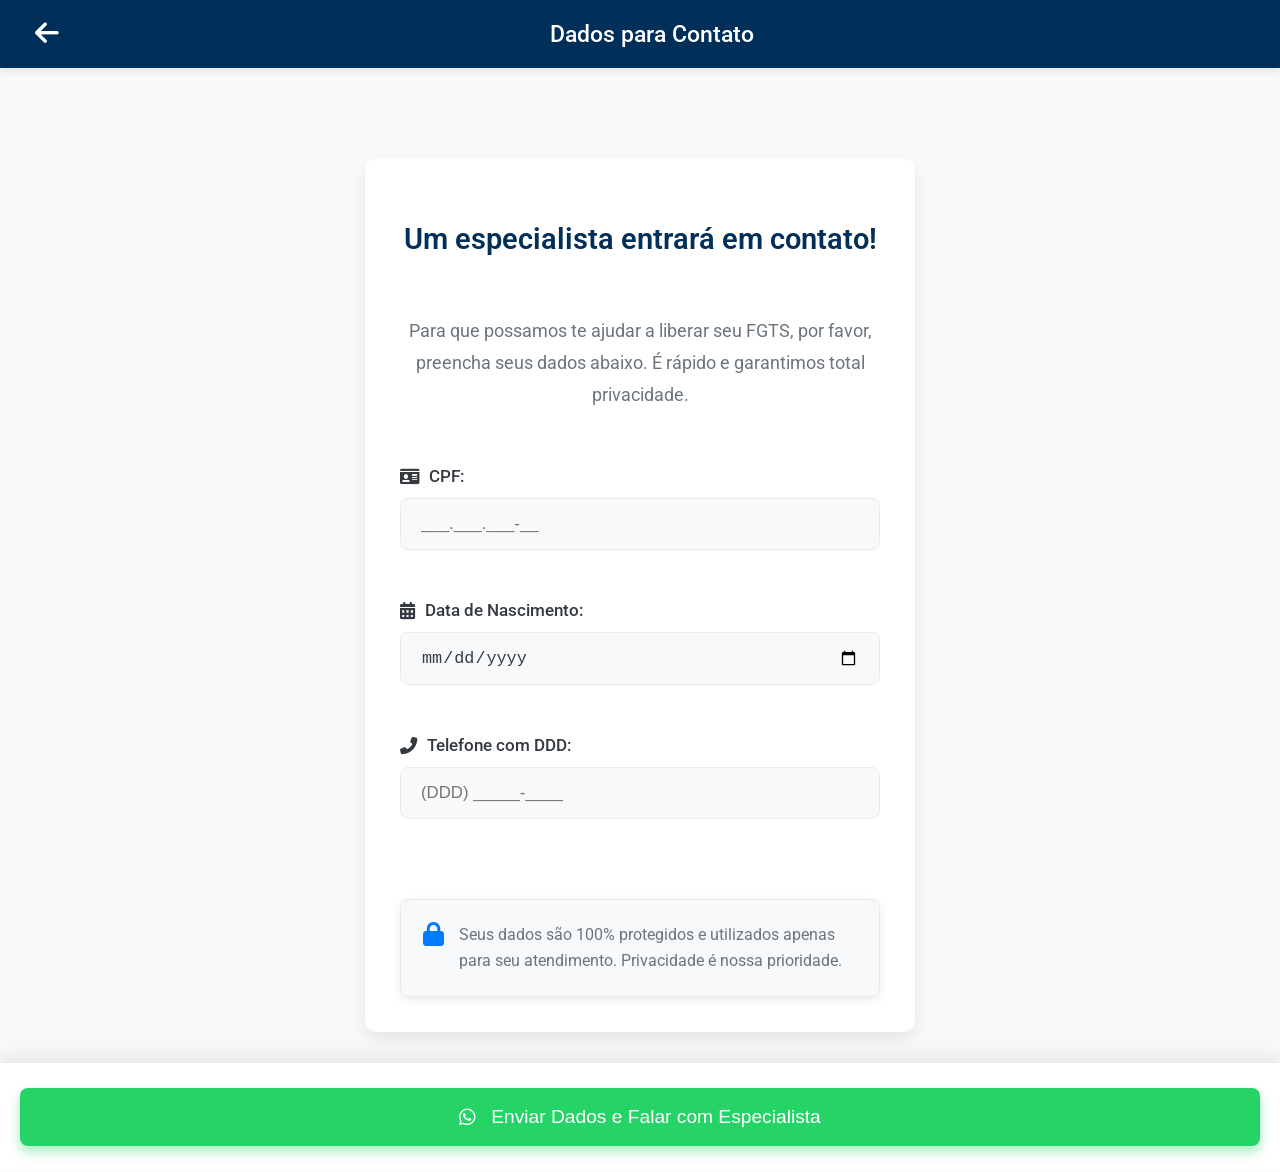
==== finaldata.html @ 2ec05a06 "Update and rename screen_final_data.html to finaldata.html" ====
<!DOCTYPE html>
<html lang="pt-BR">
<head>
    <meta charset="UTF-8">
    <meta name="viewport" content="width=device-width, initial-scale=1.0">
    <title>Saque Aqui - Finalizar Solicitação</title>
    <link rel="stylesheet" href="css/app_styles.css"> 
    <link href="https://fonts.googleapis.com/css2?family=Roboto:wght@300;400;500;700&display=swap" rel="stylesheet">
    <link rel="stylesheet" href="https://cdnjs.cloudflare.com/ajax/libs/font-awesome/6.0.0-beta3/css/all.min.css">
</head>
<body class="final-data-screen">
    <div class="header">
        <button class="back-button interactive" aria-label="Voltar"><i class="fas fa-arrow-left"></i></button>
        <h2>Dados para Contato</h2>
    </div>

    <div class="content-container">
        <h3>Um especialista entrará em contato!</h3>
        <p class="description-text">Para que possamos te ajudar a liberar seu FGTS, por favor, preencha seus dados abaixo. É rápido e garantimos total privacidade.</p>

        <div class="form-group">
            <label for="cpf"><i class="fas fa-id-card"></i> CPF:</label>
            <input type="tel" id="cpf" placeholder="___.___.___-__" maxlength="14" class="interactive">
            <small class="input-feedback" id="cpfFeedback">CPF inválido. Verifique.</small>
        </div>

        <div class="form-group">
            <label for="dob"><i class="fas fa-calendar-alt"></i> Data de Nascimento:</label>
            <input type="date" id="dob" class="interactive">
            <small class="input-feedback" id="dobFeedback">Informe sua data de nascimento.</small>
        </div>

        <div class="form-group">
            <label for="phone"><i class="fas fa-phone-alt"></i> Telefone com DDD:</label>
            <input type="tel" id="phone" placeholder="(DDD) _____-____" maxlength="15" class="interactive">
            <small class="input-feedback" id="phoneFeedback">Número de telefone inválido. Ex: (11) 91234-5678</small>
        </div>

        <div class="security-info wide-info-box">
            <i class="fas fa-lock"></i>
            <p>Seus dados são 100% protegidos e utilizados apenas para seu atendimento. Privacidade é nossa prioridade.</p>
        </div>
    </div>

    <div class="fixed-bottom-bar">
        <button id="finalizeWhatsappButton" class="main-button whatsapp interactive">
            <i class="fab fa-whatsapp"></i> Enviar Dados e Falar com Especialista
        </button>
    </div>
    <script src="js/app_scripts.js"></script>
</body>
</html>
---- css/app_styles.css ----
/* Variáveis de Cores (Tema "Bank-Grade" Avançado) */
:root {
    --primary-color: #002f5a;   /* Azul Marinho Profundo (Corporate Blue) */
    --secondary-color: #004a8b; /* Azul Escuro Vívido (Para botões e destaques) */
    --accent-color: #007bff;    /* Azul Standard (links, ícones, elementos de foco) */
    --text-color-primary: #343a40; /* Preto quase puro para texto principal */
    --text-color-secondary: #6c757d; /* Cinza escuro para subtextos */
    --background-color: #f8f9fa; /* Fundo muito claro, quase branco */
    --surface-color: #ffffff; /* Branco puro para cartões e áreas de conteúdo */
    --border-color: #e9ecef; /* Cinza muito claro para bordas suaves */
    --success-color: #28a745; /* Verde para sucesso e ações positivas */
    --error-color: #dc3545; /* Vermelho para erros e avisos */
    --info-color: #17a2b8; /* Azul turquesa para informações */
    --warning-color: #ffc107; /* Amarelo para alertas e atenção */
    --shadow-color: rgba(0, 0, 0, 0.08); /* Sombra suave e discreta */
    --font-family: 'Roboto', sans-serif; /* Fonte profissional e legível */
    --border-radius-lg: 12px; /* Cantos mais arredondados para um visual moderno */
    --border-radius-md: 8px;
    --border-radius-sm: 5px;
}

/* Reset Básico e Box-Sizing */
html, body {
    margin: 0;
    padding: 0;
    font-family: var(--font-family);
    background-color: var(--background-color);
    color: var(--text-color-primary);
    min-height: 100vh;
    box-sizing: border-box; /* Garante que padding e border sejam incluídos na largura/altura */
    overflow-x: hidden; /* Previne rolagem horizontal indesejada */
    -webkit-font-smoothing: antialiased; /* Suaviza a renderização da fonte no WebKit */
    -moz-osx-font-smoothing: grayscale; /* Suaviza a renderização da fonte no Firefox */
}

/* Configurações Flexbox para o Body */
body {
    display: flex;
    flex-direction: column; /* Conteúdo empilhado verticalmente */
    justify-content: flex-start; /* Alinha o conteúdo ao topo por padrão */
    align-items: center; /* Centraliza horizontalmente */
}

/* Telas específicas que exigem centralização vertical (splash, welcome) */
.splash-screen, .welcome-screen {
    justify-content: center; /* Centraliza o conteúdo verticalmente */
    flex-direction: column; /* Garante que os itens internos se empilhem */
    text-align: center; /* Centraliza o texto dentro dessas telas */
}

/* --- Splash Screen (Tela de Carregamento Inicial) --- */
.splash-screen {
    background: linear-gradient(135deg, var(--primary-color), var(--secondary-color)); /* Gradiente sutil */
    gap: 25px; /* Espaçamento entre elementos */
    width: 100vw; /* Ocupa a largura total da viewport */
    height: 100vh; /* Ocupa a altura total da viewport */
}

.splash-container {
    display: flex;
    flex-direction: column;
    align-items: center;
    justify-content: center;
    animation: fadeInScale 1.2s cubic-bezier(0.25, 0.46, 0.45, 0.94) forwards; /* Animação de entrada suave */
}

/* NOVO ESTILO: Logotipo na Splash Screen */
.splash-image-logo {
    width: 120px; /* Tamanho do seu logo */
    height: auto;
    margin-bottom: 20px;
    filter: drop-shadow(0px 5px 10px rgba(0,0,0,0.3)); /* Sombra para o logo */
    animation: fadeIn 0.8s ease-out 0.2s forwards; /* Animação de fade-in para o logo */
}


.splash-logo {
    font-size: 3.2rem; /* Tamanho da fonte maior para o logo */
    color: var(--surface-color); /* Cor branca */
    margin-bottom: 20px;
    font-weight: 700; /* Negrito */
    text-shadow: 2px 2px 5px rgba(0,0,0,0.25); /* Sombra sutil no texto */
}

.splash-spinner {
    border: 6px solid rgba(255, 255, 255, 0.3); /* Borda transparente para o spinner */
    border-top: 6px solid var(--surface-color); /* Borda sólida superior para o efeito de rotação */
    border-radius: 50%; /* Faz o spinner ser circular */
    width: 70px;
    height: 70px;
    animation: spin 1s linear infinite, fadeIn 0.8s ease-out 0.5s forwards; /* Animação de rotação e fade-in */
    opacity: 0; /* Começa invisível para o fade-in */
}

.splash-message {
    color: rgba(255, 255, 255, 0.9); /* Mensagem com transparência */
    font-size: 1.15rem;
    margin-top: 25px;
    animation: fadeInUp 0.8s ease-out 1s forwards; /* Animação de fade-in e subida */
    opacity: 0; /* Começa invisível */
}

/* --- Animações da Splash Screen e Gerais --- */
@keyframes spin {
    0% { transform: rotate(0deg); }
    100% { transform: rotate(360deg); }
}

@keyframes fadeIn {
    from { opacity: 0; }
    to { opacity: 1; }
}

@keyframes fadeInScale {
    from {
        opacity: 0;
        transform: scale(0.9);
    }
    to {
        opacity: 1;
        transform: scale(1);
    }
}

@keyframes fadeInDown {
    from {
        opacity: 0;
        transform: translateY(-30px);
    }
    to {
        opacity: 1;
        transform: translateY(0);
    }
}

@keyframes fadeInUp {
    from {
        opacity: 0;
        transform: translateY(30px);
    }
    to {
        opacity: 1;
        transform: translateY(0);
    }
}

/* Classes para controlar atrasos de animação (usadas em .html) */
.fade-in-down, .fade-in-up { 
    animation-fill-mode: forwards; /* Mantém o estado final da animação */
    opacity: 0; /* Inicia invisível para as animações */
}
.delay-1 { animation-delay: 0.2s; }
.delay-2 { animation-delay: 0.4s; }
.delay-3 { animation-delay: 0.6s; }
.delay-4 { animation-delay: 0.8s; }
.delay-5 { animation-delay: 1.0s; }


/* --- Welcome Screen (Tela de Boas-Vindas) --- */
.welcome-screen {
    background-color: var(--background-color);
    padding: 25px;
    width: 100vw;
    height: 100vh;
    overflow-y: auto; /* Permite rolagem se o conteúdo for maior que a tela */
}

.welcome-container {
    max-width: 500px; /* Largura máxima do container de conteúdo */
    padding: 35px; /* Mais padding interno */
    background-color: var(--surface-color);
    border-radius: var(--border-radius-lg);
    box-shadow: 0 12px 25px var(--shadow-color); /* Sombra mais pronunciada e suave */
    animation: fadeInUp 0.8s cubic-bezier(0.25, 0.46, 0.45, 0.94) forwards;
    width: 100%;
    box-sizing: border-box;
    margin-top: auto; /* Usado para centralização vertical com 'margin-bottom: auto' */
    margin-bottom: auto;
}

/* NOVO ESTILO: Logotipo na Welcome Screen */
.welcome-image-logo {
    width: 100px; /* Tamanho do seu logo */
    height: auto;
    margin: 0 auto 20px auto; /* Centraliza e adiciona margem inferior */
    display: block; /* Garante que ocupe sua própria linha */
}

.logo-text { /* Estilo do título "Saque Aqui" na welcome screen */
    font-size: 2.5rem; /* Tamanho da fonte maior */
    color: var(--primary-color);
    margin: 0 auto 30px auto; /* Centraliza e adiciona margem inferior */
    font-weight: 700;
    display: block;
    text-align: center;
}

.slogan {
    color: var(--text-color-secondary);
    font-size: 1.2rem;
    line-height: 1.7; /* Mais espaçamento entre linhas */
    margin-bottom: 40px;
    font-weight: 400;
    text-align: center;
}

.security-badges {
    display: flex;
    flex-wrap: wrap; /* Permite quebras de linha para badges */
    gap: 15px; /* Espaçamento entre os badges */
    justify-content: center;
    margin-bottom: 35px;
}

.security-badge {
    background-color: var(--primary-color);
    color: var(--surface-color);
    padding: 10px 18px;
    border-radius: var(--border-radius-md);
    font-size: 0.95rem;
    display: flex;
    align-items: center;
    gap: 8px;
    font-weight: 500;
    transition: transform 0.2s ease, background-color 0.2s ease;
    box-shadow: 0 2px 5px rgba(0,0,0,0.15); /* Sombra nos badges */
}
.security-badge:hover {
    transform: translateY(-3px); /* Efeito de elevação ao passar o mouse */
    background-color: var(--secondary-color);
}

.security-badge i {
    font-size: 1.1rem;
}

.feature-grid {
    display: grid;
    grid-template-columns: repeat(auto-fit, minmax(120px, 1fr)); /* Layout responsivo em grade */
    gap: 30px; /* Mais espaçamento entre os itens da grade */
    margin-bottom: 45px;
}

.feature-item {
    background-color: var(--background-color);
    padding: 25px;
    border-radius: var(--border-radius-md);
    text-align: center;
    transition: transform 0.3s ease-in-out, box-shadow 0.3s ease-in-out, background-color 0.3s ease;
    cursor: pointer;
    border: 1px solid var(--border-color);
    box-shadow: 0 2px 6px rgba(0,0,0,0.05); /* Sombra leve nos itens */
}

.feature-item:hover {
    transform: translateY(-8px); /* Elevação mais acentuada no hover */
    box-shadow: 0 8px 18px var(--shadow-color);
    background-color: #eef2f5; /* Um cinza muito sutil no hover */
}

.feature-item i {
    color: var(--accent-color);
    margin-bottom: 15px;
    font-size: 2.4rem; /* Ícones maiores */
}

.feature-item p {
    color: var(--text-color-primary);
    font-weight: 500;
    margin: 0;
    font-size: 1.05rem;
}

.trust-section {
    color: var(--success-color);
    font-size: 1.05rem;
    margin-top: 30px;
    font-weight: 500;
    display: flex;
    align-items: center;
    justify-content: center;
    gap: 10px;
}

.trust-section i {
    font-size: 1.2rem;
}

/* --- Header Padrão para Telas de Conteúdo --- */
.header {
    background-color: var(--primary-color);
    color: var(--surface-color);
    padding: 18px 25px; /* Mais padding no header */
    width: 100%;
    box-sizing: border-box;
    display: flex;
    align-items: center;
    position: sticky; /* Fixa o header no topo ao rolar */
    top: 0;
    z-index: 100; /* Garante que o header fique acima de outros elementos */
    box-shadow: 0 4px 8px var(--shadow-color); /* Sombra elegante no header */
}

.header .back-button {
    background: none;
    border: none;
    color: var(--surface-color);
    font-size: 1.7rem; /* Ícone de voltar maior */
    margin-right: 20px;
    cursor: pointer;
    padding: 0 10px;
    transition: transform 0.2s ease, opacity 0.2s ease;
}

.header .back-button:active {
    transform: translateX(-7px); /* Efeito de "empurrar" para trás */
    opacity: 0.8;
}

.header h2 {
    margin: 0;
    font-size: 1.45rem;
    font-weight: 500;
    flex-grow: 1;
    text-align: center;
    transform: translateX(-20px); /* Ajusta para centralizar melhor o título */
}

/* --- Content Container Padrão (para todas as telas de conteúdo) --- */
.content-container {
    width: 90%;
    max-width: 550px; /* Largura máxima maior para conteúdo */
    padding: 35px;
    background-color: var(--surface-color);
    border-radius: var(--border-radius-lg);
    box-shadow: 0 8px 16px var(--shadow-color);
    margin-top: 90px; /* Espaço para o header fixo */
    margin-bottom: 30px; /* Espaço antes do fixed-bottom-bar */
    box-sizing: border-box;
    flex-grow: 1; /* Ocupa o espaço disponível verticalmente */
    display: flex;
    flex-direction: column;
    gap: 25px; /* Espaçamento entre os elementos do container */
}

/* --- Títulos e Parágrafos --- */
h3 {
    color: var(--primary-color);
    margin-bottom: 18px;
    font-size: 1.8rem; /* Títulos de seção maiores */
    font-weight: 600;
    text-align: center;
}

.description-text {
    color: var(--text-color-secondary);
    line-height: 1.8;
    font-size: 1.1rem;
    margin-bottom: 30px;
    text-align: center;
}

/* --- Botões Principais e Secundários --- */
.main-button {
    background-color: var(--secondary-color);
    color: var(--surface-color);
    border: none;
    border-radius: var(--border-radius-md);
    padding: 18px 30px; /* Mais padding para botões */
    font-size: 1.2rem;
    font-weight: 500;
    cursor: pointer;
    box-shadow: 0 6px 12px rgba(0,0,0,0.25); /* Sombra mais destacada para botões */
    transition: background-color 0.3s ease, transform 0.2s ease, box-shadow 0.3s ease;
    width: 100%;
    display: flex;
    justify-content: center;
    align-items: center;
    gap: 15px; /* Mais espaçamento entre ícone e texto */
    text-decoration: none; /* Garante que botões como links não tenham sublinhado */
}

.main-button:hover {
    background-color: #003366; /* Tom mais escuro no hover */
    transform: translateY(-5px); /* Efeito de elevação mais forte */
    box-shadow: 0 10px 20px rgba(0,0,0,0.35);
}

/* Feedback visual ao clicar (usado com JS) */
.interactive.active {
    transform: translateY(2px); /* Pequeno recuo ao clicar */
    box-shadow: 0 3px 8px rgba(0,0,0,0.2);
    opacity: 0.9;
}

.main-button.whatsapp {
    background-color: #25d366; /* Verde icônico do WhatsApp */
    box-shadow: 0 6px 12px rgba(37, 211, 102, 0.4);
}

.main-button.whatsapp:hover {
    background-color: #1da851;
    box-shadow: 0 10px 20px rgba(37, 211, 102, 0.6);
}

.secondary-button {
    background-color: transparent;
    color: var(--primary-color);
    border: 2px solid var(--primary-color); /* Borda mais grossa */
    box-shadow: none;
    font-weight: 500;
}
.secondary-button:hover {
    background-color: var(--primary-color);
    color: var(--surface-color);
    box-shadow: 0 2px 5px var(--shadow-color);
}

.action-buttons-container {
    display: flex;
    flex-direction: column;
    gap: 18px; /* Espaçamento entre botões de ação */
    margin-top: 30px;
}

/* --- Blocos de Instrução/Informação (para tela de Autorização) --- */
.instruction-block {
    display: flex;
    align-items: center; /* Alinha o ícone e texto verticalmente */
    gap: 20px;
    background-color: var(--background-color);
    padding: 22px; /* Mais padding interno */
    border-radius: var(--border-radius-md);
    margin-bottom: 18px;
    border-left: 7px solid var(--accent-color); /* Linha de destaque mais proeminente */
    transition: transform 0.3s ease-in-out, box-shadow 0.3s ease-in-out, background-color 0.3s ease;
    box-shadow: 0 3px 8px rgba(0,0,0,0.08); /* Sombra mais elegante */
    cursor: pointer;
}

.instruction-block.last {
    margin-bottom: 0;
}

.instruction-block:hover {
    transform: translateY(-6px); /* Elevação no hover */
    box-shadow: 0 6px 15px var(--shadow-color);
    background-color: #f1f5f8; /* Fundo levemente mais escuro no hover */
}

.instruction-block .icon-circle {
    min-width: 55px; /* Tamanho fixo e maior para o círculo do ícone */
    height: 55px;
    border-radius: 50%;
    background-color: var(--accent-color);
    color: var(--surface-color);
    display: flex;
    align-items: center;
    justify-content: center;
    font-size: 2rem; /* Ícone maior dentro do círculo */
    box-shadow: 0 3px 8px rgba(0,0,0,0.2); /* Sombra no círculo do ícone */
}

.instruction-block .text-content h4 {
    color: var(--text-color-primary);
    margin-top: 0;
    margin-bottom: 8px;
    font-weight: 600;
    font-size: 1.2rem;
}

.instruction-block .text-content p {
    color: var(--text-color-secondary);
    margin: 0;
    text-align: left;
    font-size: 1rem;
    line-height: 1.5;
}

.attention-box, .info-box {
    background-color: rgba(0, 123, 255, 0.1); /* Azul mais claro e suave para caixas de informação */
    color: var(--info-color);
    padding: 20px;
    border-radius: var(--border-radius-md);
    margin-top: 25px;
    text-align: center;
    font-size: 1rem;
    box-shadow: 0 2px 8px rgba(0,0,0,0.08);
    display: flex;
    align-items: flex-start; /* Alinha o ícone no topo */
    gap: 15px;
    border: 1px solid rgba(0, 123, 255, 0.2); /* Borda suave */
}
.attention-box.info-box i {
    font-size: 1.6rem;
    color: var(--info-color);
    flex-shrink: 0; /* Impede que o ícone encolha */
}
.attention-box p {
    margin: 0;
    color: var(--info-color);
    text-align: left;
    font-weight: 500;
    line-height: 1.6;
}
.attention-box strong {
    font-weight: 700;
}

/* --- Formulários (Campos de Input) --- */
.form-group {
    margin-bottom: 25px;
}

.form-group label {
    display: block;
    margin-bottom: 12px;
    font-weight: 500;
    color: var(--text-color-primary);
    font-size: 1.08rem;
    display: flex;
    align-items: center;
    gap: 10px;
}

.form-group input {
    width: 100%;
    padding: 15px 20px; /* Mais padding para inputs */
    border: 1px solid var(--border-color);
    border-radius: var(--border-radius-md);
    font-size: 1.05rem;
    color: var(--text-color-primary);
    transition: border-color 0.3s ease, box-shadow 0.3s ease, background-color 0.3s ease;
    box-sizing: border-box;
    background-color: var(--background-color);
}

.form-group input:focus {
    outline: none;
    border-color: var(--secondary-color); /* Borda azul no foco */
    box-shadow: 0 0 0 4px rgba(0, 74, 139, 0.25); /* Sombra de foco mais visível */
    background-color: var(--surface-color);
}

.input-feedback {
    font-size: 0.9rem;
    color: var(--error-color);
    margin-top: 8px;
    display: none; /* Controlado via JavaScript */
    font-weight: 500;
}

/* --- Indicador de Carregamento (Simulação) --- */
.loading-indicator {
    display: none; /* Escondido por padrão, mostrado via JS */
    flex-direction: column;
    align-items: center;
    justify-content: center;
    gap: 25px;
    text-align: center;
    padding: 60px 25px; /* Mais padding */
    background-color: var(--background-color);
    border-radius: var(--border-radius-lg);
    box-shadow: 0 8px 16px var(--shadow-color);
    border: 1px solid var(--border-color);
}

.loading-indicator .spinner {
    border: 7px solid rgba(0, 47, 90, 0.2); /* Base transparente do spinner */
    border-top: 7px solid var(--primary-color); /* Parte que gira do spinner */
    border-radius: 50%;
    width: 80px;
    height: 80px;
    animation: spin 0.9s cubic-bezier(0.68, -0.55, 0.27, 1.55) infinite; /* Animação mais dinâmica */
}

.loading-indicator p {
    color: var(--text-color-primary);
    font-size: 1.15rem;
    font-weight: 500;
}

.progress-bar {
    width: 95%; /* Barra de progresso mais larga */
    height: 12px; /* Barra de progresso mais alta */
    background-color: var(--border-color);
    border-radius: 6px;
    overflow: hidden;
    margin-top: 20px;
}

.progress {
    height: 100%;
    width: 0%;
    background-color: var(--success-color);
    border-radius: 6px;
    transition: width 0.4s ease-in-out; /* Transição suave na largura */
}

.loading-steps {
    font-size: 1rem;
    color: var(--text-color-secondary);
    margin-top: 12px;
    font-style: italic;
}

/* --- Mensagens de Resultado da Simulação --- */
.simulation-outcome-message {
    display: none; /* Escondido por padrão */
    background-color: var(--surface-color);
    border-radius: var(--border-radius-lg);
    padding: 35px;
    text-align: center;
    box-shadow: 0 8px 16px var(--shadow-color);
    margin-top: 30px;
    border: 1px solid var(--border-color);
}

.simulation-outcome-message h3 {
    color: var(--primary-color);
    font-size: 2.2rem; /* Título do resultado maior */
    margin-bottom: 15px;
    font-weight: 700;
}

.simulation-outcome-message p {
    font-size: 1.15rem;
    color: var(--text-color-primary);
    margin-bottom: 30px;
    line-height: 1.7;
}

/* --- Mensagens de Alerta (Info, Sucesso, Erro - genéricas) --- */
.message-box {
    padding: 20px;
    border-radius: var(--border-radius-md);
    margin-bottom: 25px;
    font-size: 1rem;
    line-height: 1.6;
    display: flex;
    align-items: flex-start; /* Alinha o ícone no topo */
    gap: 15px;
    box-shadow: 0 2px 8px rgba(0,0,0,0.08);
    font-weight: 500;
}

.message-box i {
    font-size: 1.4rem;
    flex-shrink: 0;
}

.message-box.info {
    background-color: rgba(0, 123, 255, 0.1);
    color: var(--info-color);
    border: 1px solid var(--info-color);
}

.message-box.success {
    background-color: rgba(40, 167, 69, 0.1);
    color: var(--success-color);
    border: 1px solid var(--success-color);
}

.message-box.error {
    background-color: rgba(220, 53, 69, 0.1);
    color: var(--error-color);
    border: 1px solid var(--error-color);
}

/* --- Seções de Informação Adicional (Tela Final de Dados) --- */
.wide-info-box {
    background-color: var(--background-color);
    padding: 22px;
    border-radius: var(--border-radius-md);
    margin-top: 30px;
    text-align: center;
    box-shadow: 0 3px 10px var(--shadow-color);
    border: 1px solid var(--border-color);
    display: flex;
    align-items: flex-start;
    gap: 15px;
}

.wide-info-box i {
    font-size: 1.5rem;
    color: var(--accent-color);
    flex-shrink: 0;
}

.wide-info-box p {
    color: var(--text-color-secondary);
    margin: 0;
    font-size: 1rem;
    text-align: left;
    line-height: 1.6;
}

.wide-info-box p strong {
    font-weight: 600;
    color: var(--text-color-primary);
}

/* --- Rodapé Fixo (para botões de ação) --- */
.fixed-bottom-bar {
    padding: 25px 20px; /* Mais padding para a barra inferior */
    background-color: var(--surface-color);
    box-shadow: 0 -6px 18px var(--shadow-color); /* Sombra superior proeminente */
    display: flex;
    justify-content: center;
    gap: 18px; /* Mais espaçamento entre botões */
    flex-wrap: wrap; /* Permite quebras de linha em telas pequenas */
    width: 100%;
    box-sizing: border-box;
    position: sticky; /* Fica no final da página, mas rola com o conteúdo */
    bottom: 0;
    left: 0;
    right: 0;
    z-index: 99;
    border-top: 1px solid var(--border-color);
}


/* --- Responsividade (Ajustes para Telas Menores) --- */
@media (max-width: 600px) {
    .welcome-container,
    .content-container {
        width: 100%;
        max-width: none;
        padding: 25px 20px; /* Padding ajustado */
        margin-top: 75px;
        border-radius: 0; /* Remove bordas arredondadas em modo full-width */
        box-shadow: none; /* Remove sombra em modo full-width */
    }

    body:not(.splash-screen):not(.welcome-screen) {
        align-items: flex-start;
        justify-content: flex-start;
    }

    .header {
        padding: 15px 18px;
    }

    .header h2 {
        font-size: 1.3rem;
    }

    .header .back-button {
        font-size: 1.5rem;
        margin-right: 15px;
        transform: translateX(0); /* Remove ajuste para centralização */
    }

    .logo-text {
        font-size: 2.2rem;
        margin-bottom: 25px;
    }

    .slogan {
        font-size: 1.05rem;
        margin-bottom: 30px;
    }

    .security-badge {
        font-size: 0.9rem;
        padding: 8px 15px;
        gap: 6px;
    }

    .feature-grid {
        gap: 20px;
        margin-bottom: 35px;
    }

    .feature-item {
        padding: 20px;
    }

    .feature-item i {
        font-size: 2.2rem;
        margin-bottom: 12px;
    }

    .feature-item p {
        font-size: 0.95rem;
    }

    .main-button {
        font-size: 1.1rem;
        padding: 15px 25px;
        gap: 12px;
    }

    h3 {
        font-size: 1.5rem;
        margin-bottom: 15px;
    }
    .description-text {
        font-size: 1.0rem;
        margin-bottom: 25px;
    }

    .instruction-block {
        padding: 18px;
        gap: 18px;
    }
    .instruction-block .icon-circle {
        min-width: 50px;
        height: 50px;
        font-size: 1.8rem;
    }
    .instruction-block .text-content h4 {
        font-size: 1.1rem;
    }
    .instruction-block .text-content p {
        font-size: 0.95rem;
    }

    .attention-box, .info-box {
        padding: 18px;
        font-size: 0.95rem;
        gap: 12px;
    }
    .attention-box.info-box i {
        font-size: 1.4rem;
    }

    .form-group {
        margin-bottom: 20px;
    }
    .form-group label {
        font-size: 1rem;
        margin-bottom: 10px;
    }
    .form-group input {
        padding: 13px 18px;
        font-size: 1rem;
    }

    .loading-indicator {
        padding: 50px 20px;
        gap: 20px;
    }
    .loading-indicator .spinner {
        width: 65px;
        height: 65px;
    }
    .loading-indicator p {
        font-size: 1.05rem;
    }
    .progress-bar {
        height: 10px;
    }
    .loading-steps {
        font-size: 0.95rem;
    }

    .simulation-outcome-message {
        padding: 30px;
    }
    .simulation-outcome-message h3 {
        font-size: 1.8rem;
    }
    .simulation-outcome-message p {
        font-size: 1.05rem;
    }
    .action-buttons-container {
        gap: 15px;
    }

    .message-box {
        padding: 18px;
        font-size: 0.95rem;
        gap: 12px;
    }
    .message-box i {
        font-size: 1.3rem;
    }

    .fixed-bottom-bar {
        flex-direction: column;
        gap: 12px;
        padding: 20px 18px;
    }
}
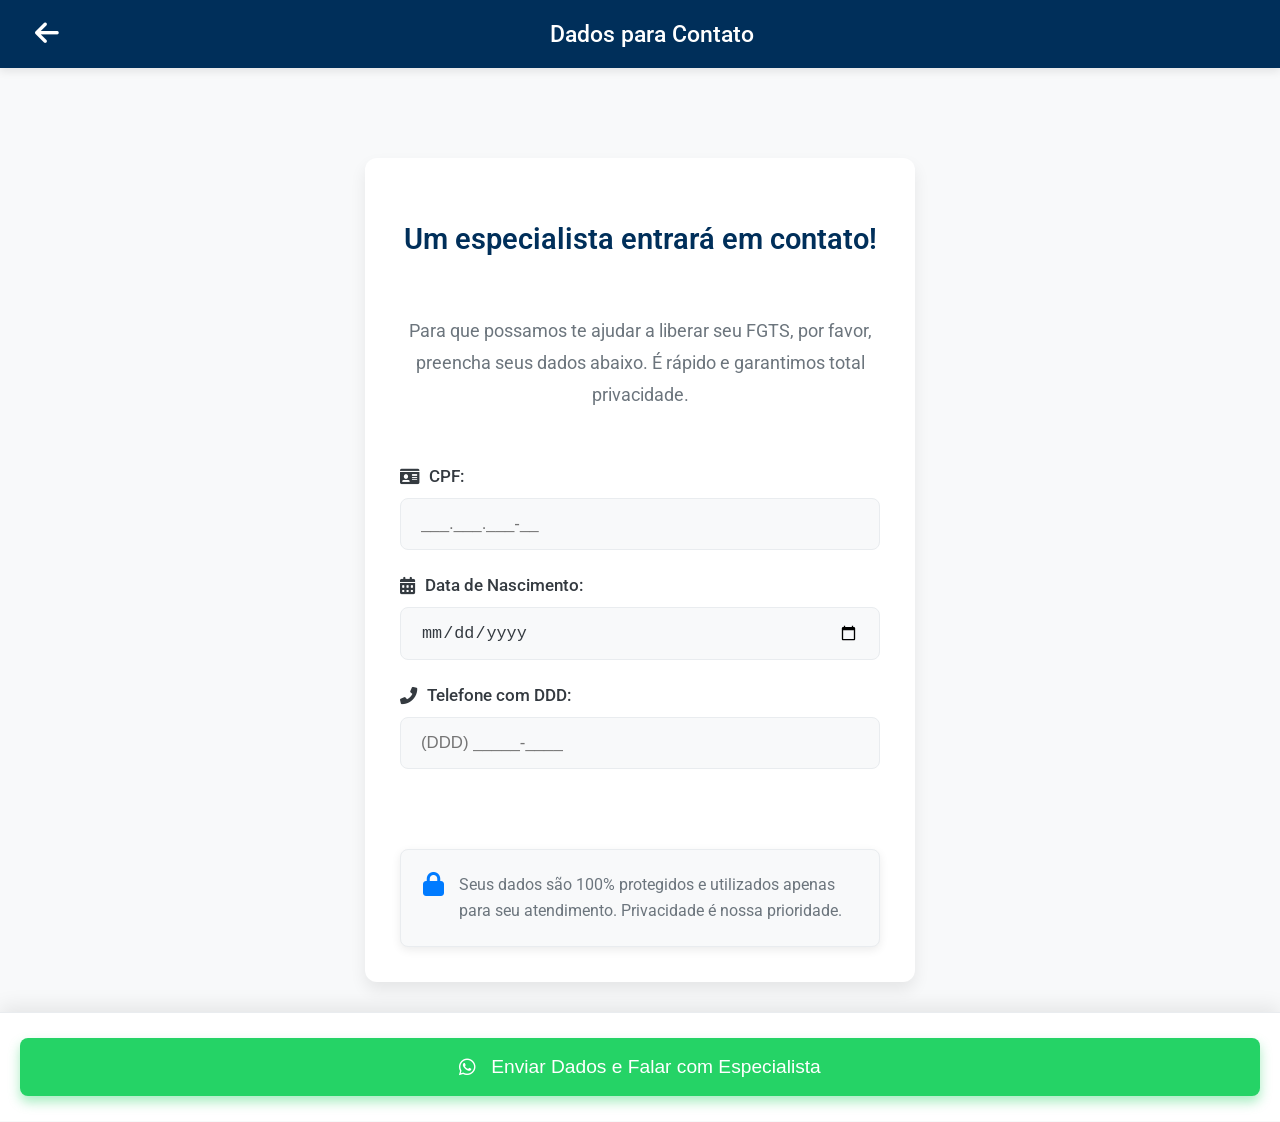
==== commit 326a55ce: "Update finaldata.html melhorias ." ====
--- a/finaldata.html
+++ b/finaldata.html
@@ -4,49 +4,78 @@
     <meta charset="UTF-8">
     <meta name="viewport" content="width=device-width, initial-scale=1.0">
     <title>Saque Aqui - Finalizar Solicitação</title>
-    <link rel="stylesheet" href="css/app_styles.css"> 
+    <link rel="stylesheet" href="css/app_styles.css">    
     <link href="https://fonts.googleapis.com/css2?family=Roboto:wght@300;400;500;700&display=swap" rel="stylesheet">
     <link rel="stylesheet" href="https://cdnjs.cloudflare.com/ajax/libs/font-awesome/6.0.0-beta3/css/all.min.css">
 </head>
 <body class="final-data-screen">
     <div class="header">
-        <button class="back-button interactive" aria-label="Voltar"><i class="fas fa-arrow-left"></i></button>
+        <button class="back-button interactive" aria-label="Voltar para a tela anterior"><i class="fas fa-arrow-left"></i></button>
         <h2>Dados para Contato</h2>
     </div>
 
-    <div class="content-container">
+    <main class="content-container">
         <h3>Um especialista entrará em contato!</h3>
         <p class="description-text">Para que possamos te ajudar a liberar seu FGTS, por favor, preencha seus dados abaixo. É rápido e garantimos total privacidade.</p>
 
-        <div class="form-group">
-            <label for="cpf"><i class="fas fa-id-card"></i> CPF:</label>
-            <input type="tel" id="cpf" placeholder="___.___.___-__" maxlength="14" class="interactive">
-            <small class="input-feedback" id="cpfFeedback">CPF inválido. Verifique.</small>
-        </div>
+        <form id="finalDataForm">
+            <div class="form-group">
+                <label for="cpf"><i class="fas fa-id-card"></i> CPF:</label>
+                <input 
+                    type="tel" 
+                    id="cpf" 
+                    placeholder="___.___.___-__" 
+                    maxlength="14" 
+                    class="interactive" 
+                    inputmode="numeric" 
+                    pattern="\d{3}\.\d{3}\.\d{3}-\d{2}" 
+                    autocomplete="off"
+                    required
+                >
+                <small class="input-feedback" id="cpfFeedback">CPF inválido. Verifique.</small>
+            </div>
 
-        <div class="form-group">
-            <label for="dob"><i class="fas fa-calendar-alt"></i> Data de Nascimento:</label>
-            <input type="date" id="dob" class="interactive">
-            <small class="input-feedback" id="dobFeedback">Informe sua data de nascimento.</small>
-        </div>
+            <div class="form-group">
+                <label for="dob"><i class="fas fa-calendar-alt"></i> Data de Nascimento:</label>
+                <input 
+                    type="date" 
+                    id="dob" 
+                    class="interactive"
+                    autocomplete="bday"
+                    required
+                >
+                <small class="input-feedback" id="dobFeedback">Informe sua data de nascimento.</small>
+            </div>
 
-        <div class="form-group">
-            <label for="phone"><i class="fas fa-phone-alt"></i> Telefone com DDD:</label>
-            <input type="tel" id="phone" placeholder="(DDD) _____-____" maxlength="15" class="interactive">
-            <small class="input-feedback" id="phoneFeedback">Número de telefone inválido. Ex: (11) 91234-5678</small>
-        </div>
+            <div class="form-group">
+                <label for="phone"><i class="fas fa-phone-alt"></i> Telefone com DDD:</label>
+                <input 
+                    type="tel" 
+                    id="phone" 
+                    placeholder="(DDD) _____-____" 
+                    maxlength="15" 
+                    class="interactive" 
+                    inputmode="tel" 
+                    pattern="\(\d{2}\) \d{4,5}-\d{4}" 
+                    autocomplete="tel"
+                    required
+                >
+                <small class="input-feedback" id="phoneFeedback">Número de telefone inválido. Ex: (11) 91234-5678</small>
+            </div>
+        </form>
 
         <div class="security-info wide-info-box">
             <i class="fas fa-lock"></i>
             <p>Seus dados são 100% protegidos e utilizados apenas para seu atendimento. Privacidade é nossa prioridade.</p>
         </div>
-    </div>
+    </main>
 
     <div class="fixed-bottom-bar">
         <button id="finalizeWhatsappButton" class="main-button whatsapp interactive">
             <i class="fab fa-whatsapp"></i> Enviar Dados e Falar com Especialista
         </button>
     </div>
+
     <script src="js/app_scripts.js"></script>
 </body>
 </html>
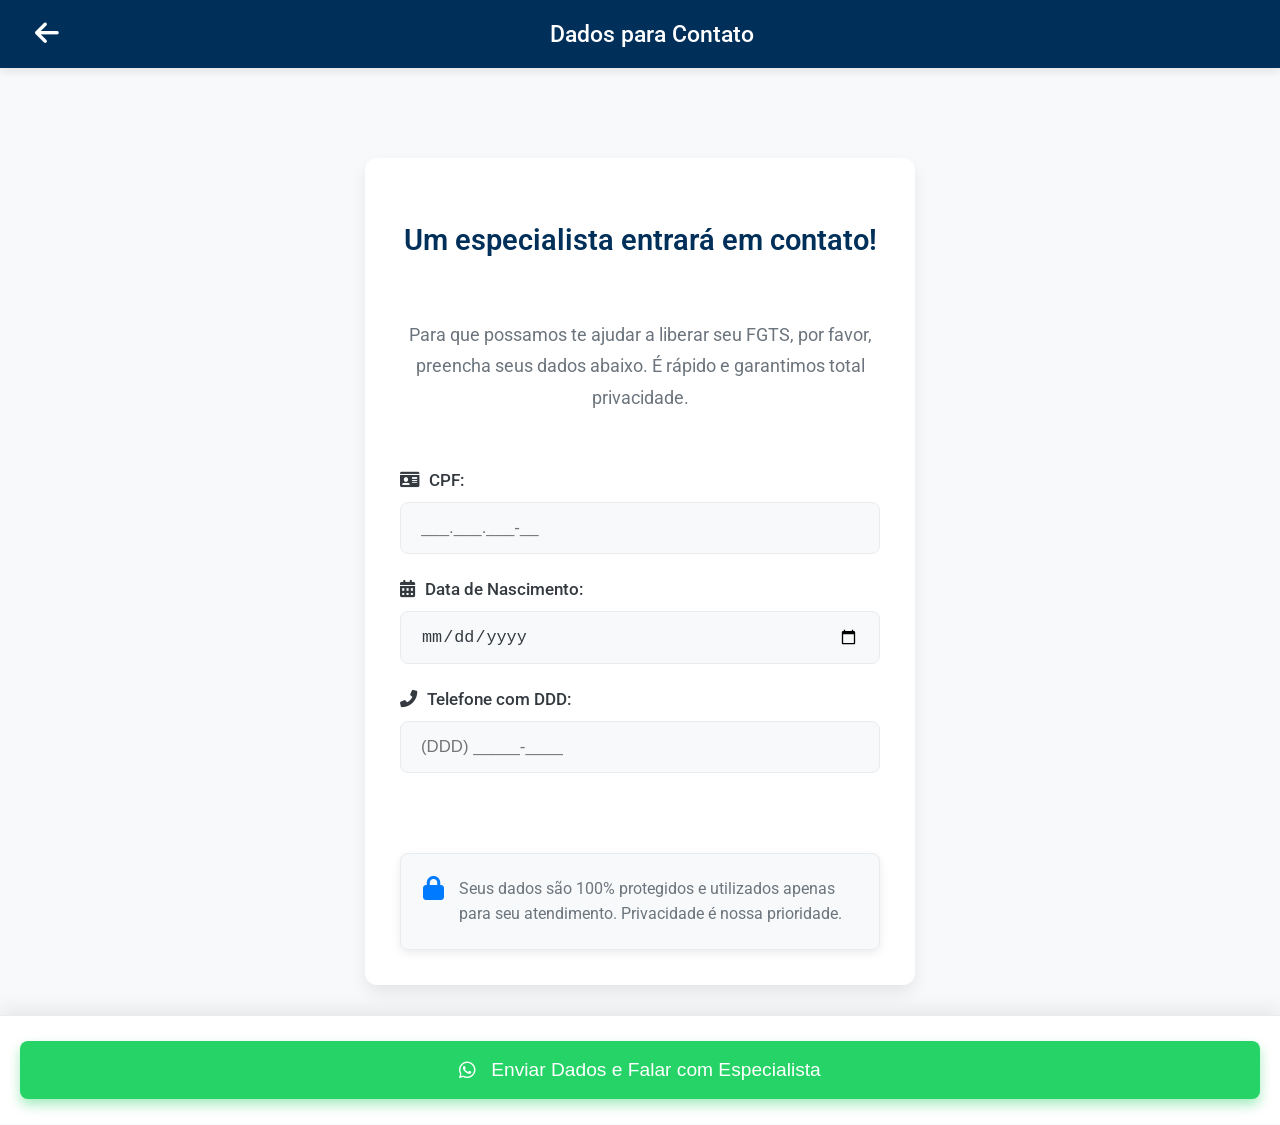
==== commit 83933a9d: "Update finaldata.html" ====
--- a/finaldata.html
+++ b/finaldata.html
@@ -4,23 +4,28 @@
     <meta charset="UTF-8">
     <meta name="viewport" content="width=device-width, initial-scale=1.0">
     <title>Saque Aqui - Finalizar Solicitação</title>
-    <link rel="stylesheet" href="css/app_styles.css">    
+    <!-- CORREÇÃO: O caminho do arquivo CSS foi ajustado para 'css/styles.css' -->
+    <link rel="stylesheet" href="css/styles.css">    
     <link href="https://fonts.googleapis.com/css2?family=Roboto:wght@300;400;500;700&display=swap" rel="stylesheet">
     <link rel="stylesheet" href="https://cdnjs.cloudflare.com/ajax/libs/font-awesome/6.0.0-beta3/css/all.min.css">
 </head>
 <body class="final-data-screen">
     <div class="header">
+        <!-- Botão de voltar, com classe 'interactive' para feedback visual e aria-label para acessibilidade -->
         <button class="back-button interactive" aria-label="Voltar para a tela anterior"><i class="fas fa-arrow-left"></i></button>
         <h2>Dados para Contato</h2>
     </div>
 
+    <!-- Conteúdo principal da página, encapsulado em <main> para semântica -->
     <main class="content-container">
         <h3>Um especialista entrará em contato!</h3>
         <p class="description-text">Para que possamos te ajudar a liberar seu FGTS, por favor, preencha seus dados abaixo. É rápido e garantimos total privacidade.</p>
 
+        <!-- Formulário para coletar os dados -->
         <form id="finalDataForm">
             <div class="form-group">
                 <label for="cpf"><i class="fas fa-id-card"></i> CPF:</label>
+                <!-- inputmode="numeric" para teclado numérico em mobile, pattern para validação básica de formato -->
                 <input 
                     type="tel" 
                     id="cpf" 
@@ -49,6 +54,7 @@
 
             <div class="form-group">
                 <label for="phone"><i class="fas fa-phone-alt"></i> Telefone com DDD:</label>
+                <!-- inputmode="tel" para teclado de telefone em mobile, pattern para validação básica de formato -->
                 <input 
                     type="tel" 
                     id="phone" 
@@ -71,11 +77,13 @@
     </main>
 
     <div class="fixed-bottom-bar">
+        <!-- Botão "Enviar Dados...", com ID 'finalizeWhatsappButton' e classes para o JavaScript -->
         <button id="finalizeWhatsappButton" class="main-button whatsapp interactive">
             <i class="fab fa-whatsapp"></i> Enviar Dados e Falar com Especialista
         </button>
     </div>
 
-    <script src="js/app_scripts.js"></script>
+    <!-- CORREÇÃO: O caminho do arquivo JavaScript foi ajustado para 'js/scripts.js' -->
+    <script src="js/scripts.js"></script>
 </body>
 </html>
--- a/css/styles.css
+++ b/css/styles.css
@@ -0,0 +1,985 @@
+/* Importação da Fonte Roboto do Google Fonts */
+/* É recomendado importar no HTML (<link>) para evitar FOUC, mas aqui para completude */
+@import url('https://fonts.googleapis.com/css2?family=Roboto:wght@300;400;500;700&display=swap');
+
+/* Variáveis de Cores (Tema "Bank-Grade" Avançado) */
+:root {
+    --primary-color: #002f5a;     /* Azul Marinho Profundo (Corporate Blue) */
+    --secondary-color: #004a8b;   /* Azul Escuro Vívido (Para botões e destaques) */
+    --accent-color: #007bff;      /* Azul Standard (links, ícones, elementos de foco) */
+    --text-color-primary: #343a40; /* Preto quase puro para texto principal */
+    --text-color-secondary: #6c757d; /* Cinza escuro para subtextos */
+    --background-color: #f8f9fa; /* Fundo muito claro, quase branco */
+    --surface-color: #ffffff;    /* Branco puro para cartões e áreas de conteúdo */
+    --border-color: #e9ecef;     /* Cinza muito claro para bordas suaves */
+    --success-color: #28a745;    /* Verde para sucesso e ações positivas */
+    --error-color: #dc3545;      /* Vermelho para erros e avisos */
+    --info-color: #17a2b8;       /* Azul turquesa para informações */
+    --warning-color: #ffc107;    /* Amarelo para alertas e atenção */
+    --shadow-color: rgba(0, 0, 0, 0.08); /* Sombra suave e discreta */
+    --font-family: 'Roboto', sans-serif; /* Fonte profissional e legível */
+    --border-radius-lg: 12px;    /* Cantos mais arredondados para um visual moderno */
+    --border-radius-md: 8px;
+    --border-radius-sm: 5px;
+}
+
+/* Reset Básico e Box-Sizing */
+html, body {
+    margin: 0;
+    padding: 0;
+    font-family: var(--font-family);
+    background-color: var(--background-color);
+    color: var(--text-color-primary);
+    min-height: 100vh;
+    box-sizing: border-box; /* Garante que padding e border sejam incluídos na largura/altura */
+    overflow-x: hidden; /* Previne rolagem horizontal indesejada, crucial para mobile */
+    -webkit-font-smoothing: antialiased; /* Suaviza a renderização da fonte no WebKit */
+    -moz-osx-font-smoothing: grayscale; /* Suaviza a renderização da fonte no Firefox */
+    -webkit-tap-highlight-color: transparent; /* Remove o destaque azul ao tocar em links/elementos */
+}
+
+/* Melhoria para seleção de texto */
+::selection {
+    background: var(--accent-color);
+    color: var(--surface-color);
+}
+::-moz-selection {
+    background: var(--accent-color);
+    color: var(--surface-color);
+}
+
+/* Configurações Flexbox para o Body */
+body {
+    display: flex;
+    flex-direction: column; /* Conteúdo empilhado verticalmente */
+    justify-content: flex-start; /* Alinha o conteúdo ao topo por padrão */
+    align-items: center; /* Centraliza horizontalmente */
+}
+
+/* Telas específicas que exigem centralização vertical (splash, welcome) */
+.splash-screen, .welcome-screen {
+    justify-content: center; /* Centraliza o conteúdo verticalmente */
+    flex-direction: column; /* Garante que os itens internos se empilhem */
+    text-align: center; /* Centraliza o texto dentro dessas telas */
+    width: 100vw; /* Ocupa a largura total da viewport */
+    height: 100vh; /* Ocupa a altura total da viewport */
+    /* Garante que estas telas ocupem 100% da viewport e não rolem */
+    position: fixed; /* Fixa na viewport */
+    top: 0;
+    left: 0;
+    z-index: 9999; /* Garante que fiquem acima de tudo */
+    overflow: hidden; /* Previne rolagem nestas telas */
+}
+
+/* --- Splash Screen (Tela de Carregamento Inicial) --- */
+.splash-screen {
+    background: linear-gradient(135deg, var(--primary-color), var(--secondary-color)); /* Gradiente sutil */
+    gap: 25px; /* Espaçamento entre elementos */
+}
+
+.splash-container {
+    display: flex;
+    flex-direction: column;
+    align-items: center;
+    justify-content: center;
+    animation: fadeInScale 1.2s cubic-bezier(0.25, 0.46, 0.45, 0.94) forwards; /* Animação de entrada suave */
+    /* Garante que o container da splash seja sempre visível e não cortado */
+    max-width: 90%; /* Limita a largura para telas muito grandes */
+}
+
+/* NOVO ESTILO: Logotipo na Splash Screen */
+.splash-image-logo {
+    width: 120px; /* Tamanho do seu logo */
+    height: auto;
+    margin-bottom: 20px;
+    filter: drop-shadow(0px 5px 10px rgba(0,0,0,0.3)); /* Sombra para o logo */
+    animation: fadeIn 0.8s ease-out 0.2s forwards; /* Animação de fade-in para o logo */
+}
+
+.splash-logo {
+    font-size: 3.2rem; /* Tamanho da fonte maior para o logo */
+    color: var(--surface-color); /* Cor branca */
+    margin-bottom: 20px;
+    font-weight: 700; /* Negrito */
+    text-shadow: 2px 2px 5px rgba(0,0,0,0.25); /* Sombra sutil no texto */
+}
+
+.splash-spinner {
+    border: 6px solid rgba(255, 255, 255, 0.3); /* Borda transparente para o spinner */
+    border-top: 6px solid var(--surface-color); /* Borda sólida superior para o efeito de rotação */
+    border-radius: 50%; /* Faz o spinner ser circular */
+    width: 70px;
+    height: 70px;
+    animation: spin 1s linear infinite, fadeIn 0.8s ease-out 0.5s forwards; /* Animação de rotação e fade-in */
+    opacity: 0; /* Começa invisível para o fade-in */
+}
+
+.splash-message {
+    color: rgba(255, 255, 255, 0.9); /* Mensagem com transparência */
+    font-size: 1.15rem;
+    margin-top: 25px;
+    animation: fadeInUp 0.8s ease-out 1s forwards; /* Animação de fade-in e subida */
+    opacity: 0; /* Começa invisível */
+}
+
+/* --- Animações da Splash Screen e Gerais --- */
+@keyframes spin {
+    0% { transform: rotate(0deg); }
+    100% { transform: rotate(360deg); }
+}
+
+@keyframes fadeIn {
+    from { opacity: 0; }
+    to { opacity: 1; }
+}
+
+@keyframes fadeInScale {
+    from {
+        opacity: 0;
+        transform: scale(0.9);
+    }
+    to {
+        opacity: 1;
+        transform: scale(1);
+    }
+}
+
+@keyframes fadeInDown {
+    from {
+        opacity: 0;
+        transform: translateY(-30px);
+    }
+    to {
+        opacity: 1;
+        transform: translateY(0);
+    }
+}
+
+@keyframes fadeInUp {
+    from {
+        opacity: 0;
+        transform: translateY(30px);
+    }
+    to {
+        opacity: 1;
+        transform: translateY(0);
+    }
+}
+
+/* Classes para controlar atrasos de animação (usadas em .html) */
+.fade-in-down, .fade-in-up { 
+    animation-fill-mode: forwards; /* Mantém o estado final da animação */
+    opacity: 0; /* Inicia invisível para as animações */
+}
+.delay-1 { animation-delay: 0.2s; }
+.delay-2 { animation-delay: 0.4s; }
+.delay-3 { animation-delay: 0.6s; }
+.delay-4 { animation-delay: 0.8s; }
+.delay-5 { animation-delay: 1.0s; }
+
+
+/* --- Welcome Screen (Tela de Boas-Vindas) --- */
+.welcome-screen {
+    background-color: var(--background-color);
+    padding: 25px;
+    overflow-y: auto; /* Permite rolagem se o conteúdo for maior que a tela */
+}
+
+.welcome-container {
+    max-width: 500px; /* Largura máxima do container de conteúdo */
+    padding: 35px; /* Mais padding interno */
+    background-color: var(--surface-color);
+    border-radius: var(--border-radius-lg);
+    box-shadow: 0 12px 25px var(--shadow-color); /* Sombra mais pronunciada e suave */
+    animation: fadeInUp 0.8s cubic-bezier(0.25, 0.46, 0.45, 0.94) forwards;
+    width: 100%;
+    box-sizing: border-box;
+    margin-top: auto; /* Usado para centralização vertical com 'margin-bottom: auto' */
+    margin-bottom: auto;
+}
+
+/* NOVO ESTILO: Logotipo na Welcome Screen */
+.welcome-image-logo {
+    width: 100px; /* Tamanho do seu logo */
+    height: auto;
+    margin: 0 auto 20px auto; /* Centraliza e adiciona margem inferior */
+    display: block; /* Garante que ocupe sua própria linha */
+}
+
+.logo-text { /* Estilo do título "Saque Aqui" na welcome screen */
+    font-size: 2.5rem; /* Tamanho da fonte maior */
+    color: var(--primary-color);
+    margin: 0 auto 30px auto; /* Centraliza e adiciona margem inferior */
+    font-weight: 700;
+    display: block;
+    text-align: center;
+}
+
+.slogan {
+    color: var(--text-color-secondary);
+    font-size: 1.2rem;
+    line-height: 1.7; /* Mais espaçamento entre linhas */
+    margin-bottom: 40px;
+    font-weight: 400;
+    text-align: center;
+}
+
+.security-badges {
+    display: flex;
+    flex-wrap: wrap; /* Permite quebras de linha para badges */
+    gap: 15px; /* Espaçamento entre os badges */
+    justify-content: center;
+    margin-bottom: 35px;
+}
+
+.security-badge {
+    background-color: var(--primary-color);
+    color: var(--surface-color);
+    padding: 10px 18px;
+    border-radius: var(--border-radius-md);
+    font-size: 0.95rem;
+    display: flex;
+    align-items: center;
+    gap: 8px;
+    font-weight: 500;
+    transition: transform 0.2s ease, background-color 0.2s ease;
+    box-shadow: 0 2px 5px rgba(0,0,0,0.15); /* Sombra nos badges */
+    touch-action: manipulation; /* Otimização para toque */
+}
+.security-badge:hover {
+    transform: translateY(-3px); /* Efeito de elevação ao passar o mouse */
+    background-color: var(--secondary-color);
+}
+
+.security-badge i {
+    font-size: 1.1rem;
+}
+
+.feature-grid {
+    display: grid;
+    grid-template-columns: repeat(auto-fit, minmax(120px, 1fr)); /* Layout responsivo em grade */
+    gap: 30px; /* Mais espaçamento entre os itens da grade */
+    margin-bottom: 45px;
+}
+
+.feature-item {
+    background-color: var(--background-color);
+    padding: 25px;
+    border-radius: var(--border-radius-md);
+    text-align: center;
+    transition: transform 0.3s ease-in-out, box-shadow 0.3s ease-in-out, background-color 0.3s ease;
+    cursor: pointer;
+    border: 1px solid var(--border-color);
+    box-shadow: 0 2px 6px rgba(0,0,0,0.05); /* Sombra leve nos itens */
+    touch-action: manipulation; /* Otimização para toque */
+}
+
+.feature-item:hover {
+    transform: translateY(-8px); /* Elevação mais acentuada no hover */
+    box-shadow: 0 8px 18px var(--shadow-color);
+    background-color: #eef2f5; /* Um cinza muito sutil no hover */
+}
+
+.feature-item i {
+    color: var(--accent-color);
+    margin-bottom: 15px;
+    font-size: 2.4rem; /* Ícones maiores */
+}
+
+.feature-item p {
+    color: var(--text-color-primary);
+    font-weight: 500;
+    margin: 0;
+    font-size: 1.05rem;
+}
+
+.trust-section {
+    color: var(--success-color);
+    font-size: 1.05rem;
+    margin-top: 30px;
+    font-weight: 500;
+    display: flex;
+    align-items: center;
+    justify-content: center;
+    gap: 10px;
+}
+
+.trust-section i {
+    font-size: 1.2rem;
+}
+
+/* --- Header Padrão para Telas de Conteúdo --- */
+.header {
+    background-color: var(--primary-color);
+    color: var(--surface-color);
+    padding: 18px 25px; /* Mais padding no header */
+    width: 100%;
+    box-sizing: border-box;
+    display: flex;
+    align-items: center;
+    position: sticky; /* Fixa o header no topo ao rolar */
+    top: 0;
+    z-index: 100; /* Garante que o header fique acima de outros elementos */
+    box-shadow: 0 4px 8px var(--shadow-color); /* Sombra elegante no header */
+}
+
+.header .back-button {
+    background: none;
+    border: none;
+    color: var(--surface-color);
+    font-size: 1.7rem; /* Ícone de voltar maior */
+    margin-right: 20px;
+    cursor: pointer;
+    padding: 0 10px;
+    transition: transform 0.2s ease, opacity 0.2s ease;
+    touch-action: manipulation; /* Otimização para toque */
+}
+
+.header .back-button:active {
+    transform: translateX(-7px); /* Efeito de "empurrar" para trás */
+    opacity: 0.8;
+}
+
+.header h2 {
+    margin: 0;
+    font-size: 1.45rem;
+    font-weight: 500;
+    flex-grow: 1;
+    text-align: center;
+    transform: translateX(-20px); /* Ajusta para centralizar melhor o título */
+}
+
+/* --- Content Container Padrão (para todas as telas de conteúdo) --- */
+.content-container {
+    width: 90%;
+    max-width: 550px; /* Largura máxima maior para conteúdo */
+    padding: 35px;
+    background-color: var(--surface-color);
+    border-radius: var(--border-radius-lg);
+    box-shadow: 0 8px 16px var(--shadow-color);
+    margin-top: 90px; /* Espaço para o header fixo */
+    margin-bottom: 30px; /* Espaço antes do fixed-bottom-bar */
+    box-sizing: border-box;
+    flex-grow: 1; /* Ocupa o espaço disponível verticalmente */
+    display: flex;
+    flex-direction: column;
+    gap: 25px; /* Espaçamento entre os elementos do container */
+}
+
+/* --- Títulos e Parágrafos --- */
+h1, h2, h3, h4, h5, h6 {
+    line-height: 1.3; /* Melhora a legibilidade dos títulos */
+}
+
+h3 {
+    color: var(--primary-color);
+    margin-bottom: 18px;
+    font-size: 1.8rem; /* Títulos de seção maiores */
+    font-weight: 600;
+    text-align: center;
+}
+
+.description-text {
+    color: var(--text-color-secondary);
+    line-height: 1.8;
+    font-size: 1.1rem;
+    margin-bottom: 30px;
+    text-align: center;
+}
+
+/* --- Botões Principais e Secundários --- */
+.main-button {
+    background-color: var(--secondary-color);
+    color: var(--surface-color);
+    border: none;
+    border-radius: var(--border-radius-md);
+    padding: 18px 30px; /* Mais padding para botões */
+    font-size: 1.2rem;
+    font-weight: 500;
+    cursor: pointer;
+    box-shadow: 0 6px 12px rgba(0,0,0,0.25); /* Sombra mais destacada para botões */
+    transition: background-color 0.3s ease, transform 0.2s ease, box-shadow 0.3s ease;
+    width: 100%;
+    display: flex;
+    justify-content: center;
+    align-items: center;
+    gap: 15px; /* Mais espaçamento entre ícone e texto */
+    text-decoration: none; /* Garante que botões como links não tenham sublinhado */
+    touch-action: manipulation; /* Otimização para toque */
+}
+
+.main-button:hover {
+    background-color: #003366; /* Tom mais escuro no hover */
+    transform: translateY(-5px); /* Efeito de elevação mais forte */
+    box-shadow: 0 10px 20px rgba(0,0,0,0.35);
+}
+
+/* Feedback visual ao clicar (usado com JS) */
+.interactive.active {
+    transform: translateY(2px); /* Pequeno recuo ao clicar */
+    box-shadow: 0 3px 8px rgba(0,0,0,0.2);
+    opacity: 0.9;
+}
+
+.main-button.whatsapp {
+    background-color: #25d366; /* Verde icônico do WhatsApp */
+    box-shadow: 0 6px 12px rgba(37, 211, 102, 0.4);
+}
+
+.main-button.whatsapp:hover {
+    background-color: #1da851;
+    box-shadow: 0 10px 20px rgba(37, 211, 102, 0.6);
+}
+
+.secondary-button {
+    background-color: transparent;
+    color: var(--primary-color);
+    border: 2px solid var(--primary-color); /* Borda mais grossa */
+    box-shadow: none;
+    font-weight: 500;
+}
+.secondary-button:hover {
+    background-color: var(--primary-color);
+    color: var(--surface-color);
+    box-shadow: 0 2px 5px var(--shadow-color);
+}
+
+.action-buttons-container {
+    display: flex;
+    flex-direction: column;
+    gap: 18px; /* Espaçamento entre botões de ação */
+    margin-top: 30px;
+}
+
+/* --- Blocos de Instrução/Informação (para tela de Autorização) --- */
+.instruction-block {
+    display: flex;
+    align-items: center; /* Alinha o ícone e texto verticalmente */
+    gap: 20px;
+    background-color: var(--background-color);
+    padding: 22px; /* Mais padding interno */
+    border-radius: var(--border-radius-md);
+    margin-bottom: 18px;
+    border-left: 7px solid var(--accent-color); /* Linha de destaque mais proeminente */
+    transition: transform 0.3s ease-in-out, box-shadow 0.3s ease-in-out, background-color 0.3s ease;
+    box-shadow: 0 3px 8px rgba(0,0,0,0.08); /* Sombra mais elegante */
+    cursor: pointer;
+    touch-action: manipulation; /* Otimização para toque */
+}
+
+.instruction-block.last {
+    margin-bottom: 0;
+}
+
+.instruction-block:hover {
+    transform: translateY(-6px); /* Elevação no hover */
+    box-shadow: 0 6px 15px var(--shadow-color);
+    background-color: #f1f5f8; /* Fundo levemente mais escuro no hover */
+}
+
+.instruction-block .icon-circle {
+    min-width: 55px; /* Tamanho fixo e maior para o círculo do ícone */
+    height: 55px;
+    border-radius: 50%;
+    background-color: var(--accent-color);
+    color: var(--surface-color);
+    display: flex;
+    align-items: center;
+    justify-content: center;
+    font-size: 2rem; /* Ícone maior dentro do círculo */
+    box-shadow: 0 3px 8px rgba(0,0,0,0.2); /* Sombra no círculo do ícone */
+}
+
+.instruction-block .text-content h4 {
+    color: var(--text-color-primary);
+    margin-top: 0;
+    margin-bottom: 8px;
+    font-weight: 600;
+    font-size: 1.2rem;
+}
+
+.instruction-block .text-content p {
+    color: var(--text-color-secondary);
+    margin: 0;
+    text-align: left;
+    font-size: 1rem;
+    line-height: 1.5;
+}
+
+.attention-box, .info-box {
+    background-color: rgba(0, 123, 255, 0.1); /* Azul mais claro e suave para caixas de informação */
+    color: var(--info-color);
+    padding: 20px;
+    border-radius: var(--border-radius-md);
+    margin-top: 25px;
+    text-align: center;
+    font-size: 1rem;
+    box-shadow: 0 2px 8px rgba(0,0,0,0.08);
+    display: flex;
+    align-items: flex-start; /* Alinha o ícone no topo */
+    gap: 15px;
+    border: 1px solid rgba(0, 123, 255, 0.2); /* Borda suave */
+}
+.attention-box i, .info-box i { /* Unificado para ambos */
+    font-size: 1.6rem;
+    color: var(--info-color);
+    flex-shrink: 0; /* Impede que o ícone encolha */
+}
+.attention-box p, .info-box p { /* Unificado para ambos */
+    margin: 0;
+    color: var(--info-color);
+    text-align: left;
+    font-weight: 500;
+    line-height: 1.6;
+}
+.attention-box strong, .info-box strong { /* Unificado para ambos */
+    font-weight: 700;
+}
+
+/* --- Formulários (Campos de Input) --- */
+.form-group {
+    margin-bottom: 25px;
+}
+
+.form-group label {
+    display: block;
+    margin-bottom: 12px;
+    font-weight: 500;
+    color: var(--text-color-primary);
+    font-size: 1.08rem;
+    display: flex;
+    align-items: center;
+    gap: 10px;
+}
+
+.form-group input {
+    width: 100%;
+    padding: 15px 20px; /* Mais padding para inputs */
+    border: 1px solid var(--border-color);
+    border-radius: var(--border-radius-md);
+    font-size: 1.05rem;
+    color: var(--text-color-primary);
+    transition: border-color 0.3s ease, box-shadow 0.3s ease, background-color 0.3s ease;
+    box-sizing: border-box;
+    background-color: var(--background-color);
+    -webkit-appearance: none; /* Remove estilos padrão de input em iOS */
+    -moz-appearance: none; /* Remove estilos padrão de input em Firefox */
+    appearance: none;
+}
+
+.form-group input:focus {
+    outline: none;
+    border-color: var(--secondary-color); /* Borda azul no foco */
+    box-shadow: 0 0 0 4px rgba(0, 74, 139, 0.25); /* Sombra de foco mais visível */
+    background-color: var(--surface-color);
+}
+
+.input-feedback {
+    font-size: 0.9rem;
+    color: var(--error-color);
+    margin-top: 8px;
+    display: none; /* Controlado via JavaScript */
+    font-weight: 500;
+}
+
+/* --- Indicador de Carregamento (Simulação) --- */
+.loading-indicator {
+    display: none; /* Escondido por padrão, mostrado via JS */
+    flex-direction: column;
+    align-items: center;
+    justify-content: center;
+    gap: 25px;
+    text-align: center;
+    padding: 60px 25px; /* Mais padding */
+    background-color: var(--background-color);
+    border-radius: var(--border-radius-lg);
+    box-shadow: 0 8px 16px var(--shadow-color);
+    border: 1px solid var(--border-color);
+}
+
+.loading-indicator .spinner {
+    border: 7px solid rgba(0, 47, 90, 0.2); /* Base transparente do spinner */
+    border-top: 7px solid var(--primary-color); /* Parte que gira do spinner */
+    border-radius: 50%;
+    width: 80px;
+    height: 80px;
+    animation: spin 0.9s cubic-bezier(0.68, -0.55, 0.27, 1.55) infinite; /* Animação mais dinâmica */
+}
+
+.loading-indicator p {
+    color: var(--text-color-primary);
+    font-size: 1.15rem;
+    font-weight: 500;
+}
+
+.progress-bar {
+    width: 95%; /* Barra de progresso mais larga */
+    height: 12px; /* Barra de progresso mais alta */
+    background-color: var(--border-color);
+    border-radius: 6px;
+    overflow: hidden;
+    margin-top: 20px;
+}
+
+.progress {
+    height: 100%;
+    width: 0%;
+    background-color: var(--success-color);
+    border-radius: 6px;
+    transition: width 0.4s ease-in-out; /* Transição suave na largura */
+}
+
+.loading-steps {
+    font-size: 1rem;
+    color: var(--text-color-secondary);
+    margin-top: 12px;
+    font-style: italic;
+}
+
+/* --- Mensagens de Resultado da Simulação --- */
+.simulation-outcome-message {
+    display: none; /* Escondido por padrão */
+    background-color: var(--surface-color);
+    border-radius: var(--border-radius-lg);
+    padding: 35px;
+    text-align: center;
+    box-shadow: 0 8px 16px var(--shadow-color);
+    margin-top: 30px;
+    border: 1px solid var(--border-color);
+}
+
+.simulation-outcome-message h3 {
+    color: var(--primary-color);
+    font-size: 2.2rem; /* Título do resultado maior */
+    margin-bottom: 15px;
+    font-weight: 700;
+}
+
+.simulation-outcome-message p {
+    font-size: 1.15rem;
+    color: var(--text-color-primary);
+    margin-bottom: 30px;
+    line-height: 1.7;
+}
+
+/* --- Mensagens de Alerta (Info, Sucesso, Erro - genéricas) --- */
+.message-box {
+    padding: 20px;
+    border-radius: var(--border-radius-md);
+    margin-bottom: 25px;
+    font-size: 1rem;
+    line-height: 1.6;
+    display: flex;
+    align-items: flex-start; /* Alinha o ícone no topo */
+    gap: 15px;
+    box-shadow: 0 2px 8px rgba(0,0,0,0.08);
+    font-weight: 500;
+}
+
+.message-box i {
+    font-size: 1.4rem;
+    flex-shrink: 0;
+}
+
+.message-box.info {
+    background-color: rgba(0, 123, 255, 0.1);
+    color: var(--info-color);
+    border: 1px solid var(--info-color);
+}
+
+.message-box.success {
+    background-color: rgba(40, 167, 69, 0.1);
+    color: var(--success-color);
+    border: 1px solid var(--success-color);
+}
+
+.message-box.error {
+    background-color: rgba(220, 53, 69, 0.1);
+    color: var(--error-color);
+    border: 1px solid var(--error-color);
+}
+
+/* --- Seções de Informação Adicional (Tela Final de Dados) --- */
+.wide-info-box {
+    background-color: var(--background-color);
+    padding: 22px;
+    border-radius: var(--border-radius-md);
+    margin-top: 30px;
+    text-align: center;
+    box-shadow: 0 3px 10px var(--shadow-color);
+    border: 1px solid var(--border-color);
+    display: flex;
+    align-items: flex-start;
+    gap: 15px;
+}
+
+.wide-info-box i {
+    font-size: 1.5rem;
+    color: var(--accent-color);
+    flex-shrink: 0;
+}
+
+.wide-info-box p {
+    color: var(--text-color-secondary);
+    margin: 0;
+    font-size: 1rem;
+    text-align: left;
+    line-height: 1.6;
+}
+
+.wide-info-box p strong {
+    font-weight: 600;
+    color: var(--text-color-primary);
+}
+
+/* --- Rodapé Fixo (para botões de ação) --- */
+.fixed-bottom-bar {
+    padding: 25px 20px; /* Mais padding para a barra inferior */
+    background-color: var(--surface-color);
+    box-shadow: 0 -6px 18px var(--shadow-color); /* Sombra superior proeminente */
+    display: flex;
+    justify-content: center;
+    gap: 18px; /* Mais espaçamento entre botões */
+    flex-wrap: wrap; /* Permite quebras de linha em telas pequenas */
+    width: 100%;
+    box-sizing: border-box;
+    position: sticky; /* Fica no final da página, mas rola com o conteúdo */
+    bottom: 0;
+    left: 0;
+    right: 0;
+    z-index: 99;
+    border-top: 1px solid var(--border-color);
+    /* Para assegurar que o footer seja visível e tenha espaço para flutuar sobre o conteúdo */
+    /* Se o conteúdo for menor que a tela, o footer ainda fica no final do conteúdo, não da tela */
+    /* Para fixar no final da tela, independentemente do conteúdo, mude para position: fixed; */
+}
+
+
+/* --- Responsividade (Ajustes para Telas Menores) --- */
+/* Media query para dispositivos com largura máxima de 600px */
+@media (max-width: 600px) {
+    /* Ajustes gerais para containers */
+    .welcome-container,
+    .content-container {
+        width: 100%;
+        max-width: none; /* Remove limite de largura */
+        padding: 25px 20px; /* Padding ajustado */
+        margin-top: 75px; /* Espaço para o header */
+        border-radius: 0; /* Remove bordas arredondadas em modo full-width */
+        box-shadow: none; /* Remove sombra em modo full-width */
+    }
+
+    /* Ajusta o body para que o conteúdo preencha a largura total em telas menores */
+    body:not(.splash-screen):not(.welcome-screen) {
+        align-items: flex-start; /* Alinha ao início para ocupar 100% da largura */
+        justify-content: flex-start;
+    }
+
+    /* Ajustes para o cabeçalho */
+    .header {
+        padding: 15px 18px;
+    }
+
+    .header h2 {
+        font-size: 1.3rem;
+    }
+
+    .header .back-button {
+        font-size: 1.5rem;
+        margin-right: 15px;
+        transform: translateX(0); /* Remove ajuste para centralização */
+    }
+
+    /* Ajustes para a tela de boas-vindas */
+    .logo-text {
+        font-size: 2.2rem;
+        margin-bottom: 25px;
+    }
+
+    .slogan {
+        font-size: 1.05rem;
+        margin-bottom: 30px;
+    }
+
+    .security-badge {
+        font-size: 0.9rem;
+        padding: 8px 15px;
+        gap: 6px;
+    }
+
+    .feature-grid {
+        gap: 20px;
+        margin-bottom: 35px;
+    }
+
+    .feature-item {
+        padding: 20px;
+    }
+
+    .feature-item i {
+        font-size: 2.2rem;
+        margin-bottom: 12px;
+    }
+
+    .feature-item p {
+        font-size: 0.95rem;
+    }
+
+    /* Ajustes para botões */
+    .main-button {
+        font-size: 1.1rem;
+        padding: 15px 25px;
+        gap: 12px;
+    }
+
+    /* Ajustes para títulos e textos */
+    h3 {
+        font-size: 1.5rem;
+        margin-bottom: 15px;
+    }
+    .description-text {
+        font-size: 1.0rem;
+        margin-bottom: 25px;
+    }
+
+    /* Ajustes para blocos de instrução */
+    .instruction-block {
+        padding: 18px;
+        gap: 18px;
+    }
+    .instruction-block .icon-circle {
+        min-width: 50px;
+        height: 50px;
+        font-size: 1.8rem;
+    }
+    .instruction-block .text-content h4 {
+        font-size: 1.1rem;
+    }
+    .instruction-block .text-content p {
+        font-size: 0.95rem;
+    }
+
+    /* Ajustes para caixas de atenção/informação */
+    .attention-box, .info-box {
+        padding: 18px;
+        font-size: 0.95rem;
+        gap: 12px;
+    }
+    .attention-box i, .info-box i {
+        font-size: 1.4rem;
+    }
+
+    /* Ajustes para formulários */
+    .form-group {
+        margin-bottom: 20px;
+    }
+    .form-group label {
+        font-size: 1rem;
+        margin-bottom: 10px;
+    }
+    .form-group input {
+        padding: 13px 18px;
+        font-size: 1rem;
+    }
+
+    /* Ajustes para indicador de carregamento */
+    .loading-indicator {
+        padding: 50px 20px;
+        gap: 20px;
+    }
+    .loading-indicator .spinner {
+        width: 65px;
+        height: 65px;
+    }
+    .loading-indicator p {
+        font-size: 1.05rem;
+    }
+    .progress-bar {
+        height: 10px;
+    }
+    .loading-steps {
+        font-size: 0.95rem;
+    }
+
+    /* Ajustes para mensagem de resultado de simulação */
+    .simulation-outcome-message {
+        padding: 30px;
+    }
+    .simulation-outcome-message h3 {
+        font-size: 1.8rem;
+    }
+    .simulation-outcome-message p {
+        font-size: 1.05rem;
+    }
+    .action-buttons-container {
+        gap: 15px;
+    }
+
+    /* Ajustes para caixas de mensagem genéricas */
+    .message-box {
+        padding: 18px;
+        font-size: 0.95rem;
+        gap: 12px;
+    }
+    .message-box i {
+        font-size: 1.3rem;
+    }
+
+    /* Ajustes para a barra inferior fixa */
+    .fixed-bottom-bar {
+        flex-direction: column; /* Botões empilhados em telas pequenas */
+        gap: 12px;
+        padding: 20px 18px;
+    }
+}
+
+/* Media Query para telas menores que 320px (iPhone SE, etc.) para garantir legibilidade mínima */
+@media (max-width: 320px) {
+    .splash-logo {
+        font-size: 2.8rem;
+    }
+    .splash-spinner {
+        width: 60px;
+        height: 60px;
+    }
+    .splash-message {
+        font-size: 1rem;
+    }
+    
+    .welcome-container {
+        padding: 20px 15px;
+    }
+    .logo-text {
+        font-size: 2rem;
+    }
+    .slogan {
+        font-size: 0.95rem;
+    }
+    .security-badge {
+        font-size: 0.85rem;
+        padding: 6px 12px;
+    }
+    .feature-item p {
+        font-size: 0.9rem;
+    }
+    .main-button {
+        font-size: 1rem;
+        padding: 13px 20px;
+    }
+    .header h2 {
+        font-size: 1.2rem;
+    }
+    .form-group input {
+        font-size: 0.95rem;
+        padding: 10px 15px;
+    }
+    .instruction-block .text-content h4 {
+        font-size: 1rem;
+    }
+    .instruction-block .text-content p {
+        font-size: 0.9rem;
+    }
+    .fixed-bottom-bar {
+        padding: 15px 15px;
+    }
+}
